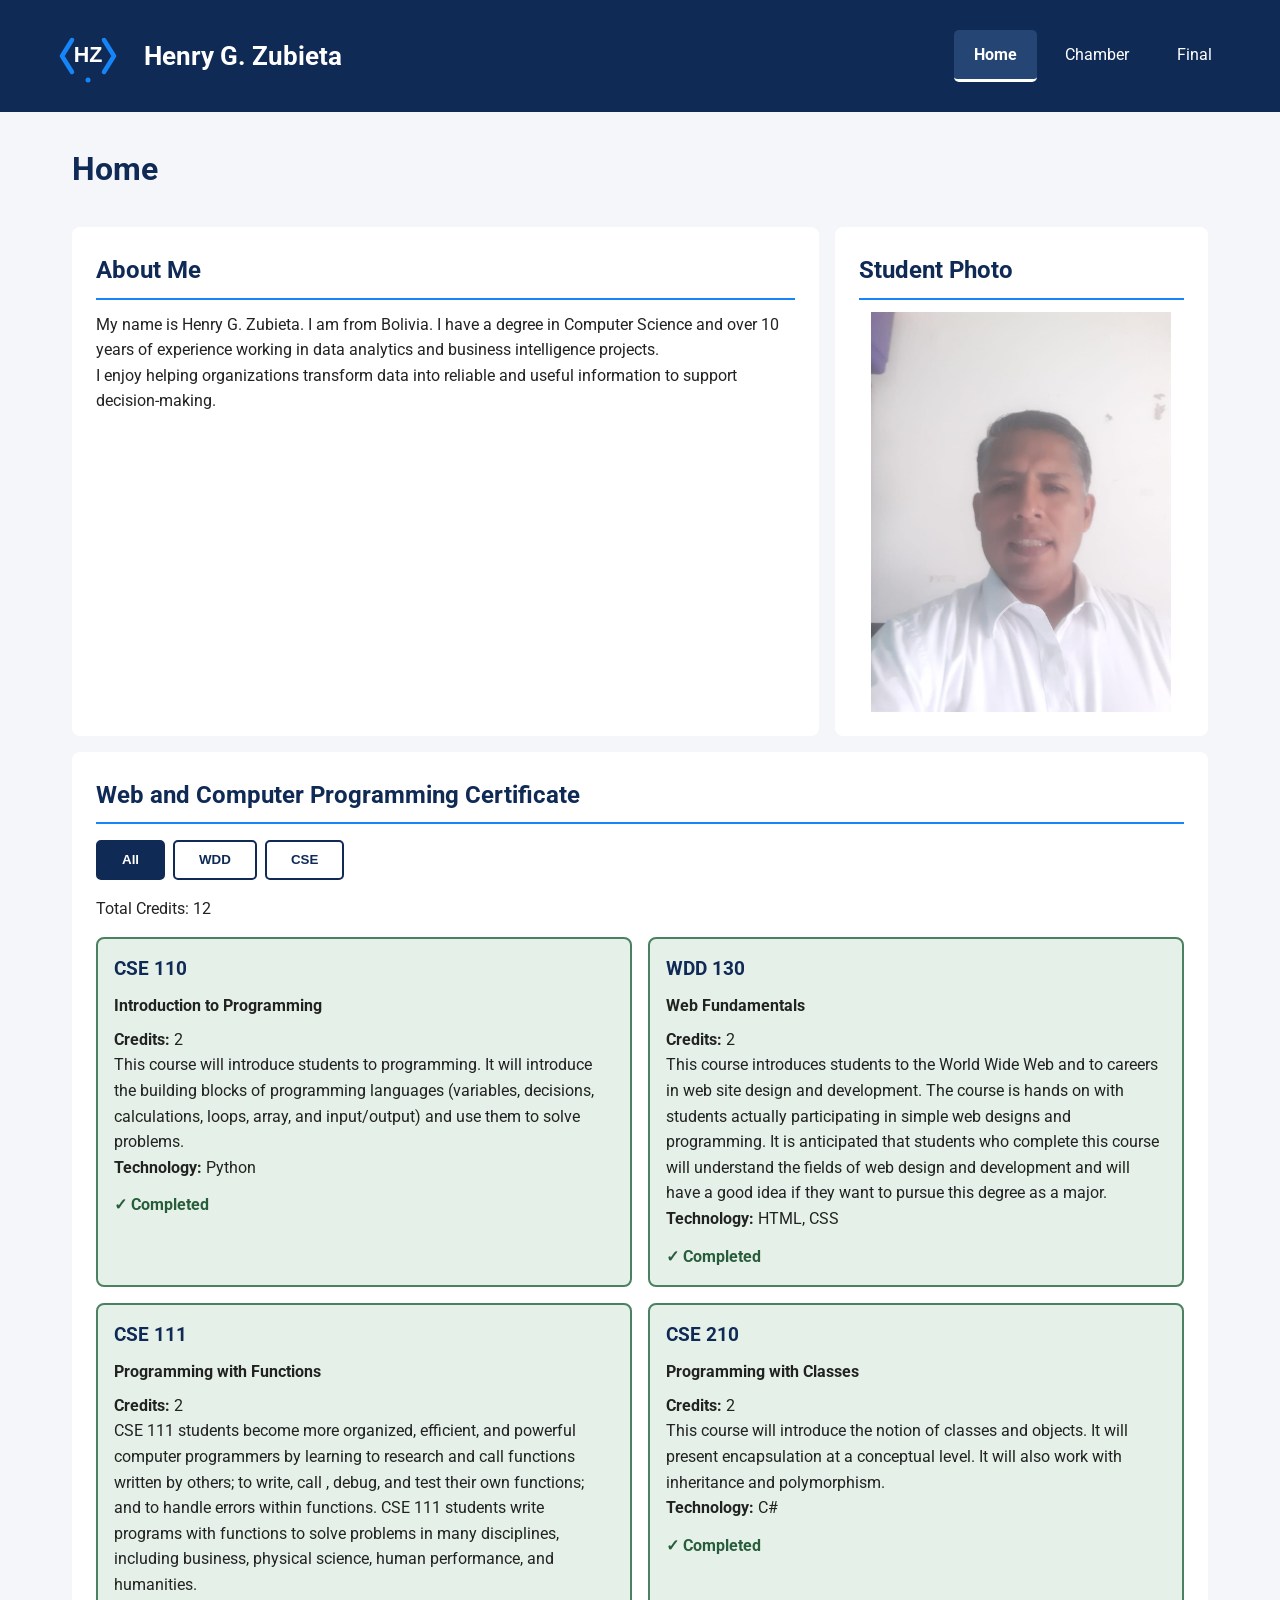
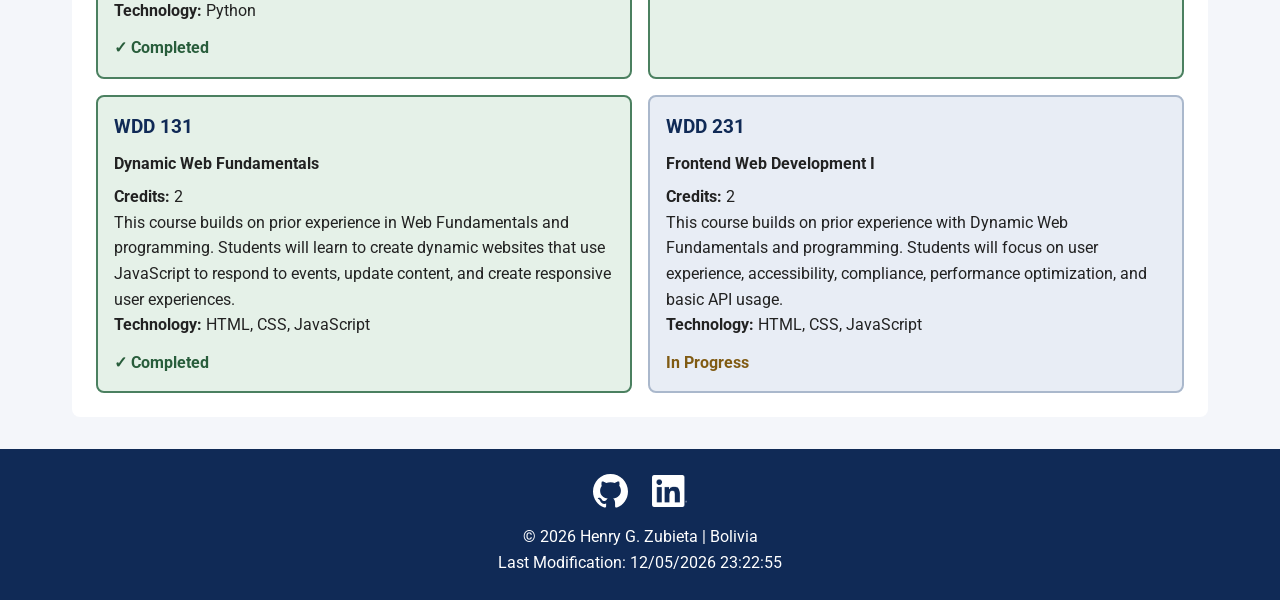
==== index.html @ d10e710d "upload this page about my courses" ====
<!DOCTYPE html>
<html lang="en-US">
<head>
    <meta charset="UTF-8">
    <meta name="viewport" content="width=device-width, initial-scale=1.0">

    <title>Henry Zubieta's Courses</title>

    <meta name="description" content="Henry Zubieta's WDD 231 course home page, featuring personal information and Web and Computer Programming courses.">
    <meta name="author" content="Henry G. Zubieta">

    <!-- Google Fonts -->
    <link rel="preconnect" href="https://fonts.googleapis.com">
    <link rel="preconnect" href="https://fonts.gstatic.com" crossorigin>
    <link href="https://fonts.googleapis.com/css2?family=Roboto:wght@100;400;700&display=swap" rel="stylesheet">

    <!-- CSS -->
    <link href="styles/small.css" rel="stylesheet">
    <link href="styles/larger.css" rel="stylesheet">

    <!-- JavaScript -->
    <script src="scripts/navigation.js" defer></script>
    <script src="scripts/date.js" defer></script>
    <script src="scripts/course.js" defer></script>
</head>

<body>
    
    <header>
        <img src="images/logo.svg" alt="Henry Zubieta logo">
        <span>Henry G. Zubieta</span>

        <button id="menu-button" aria-label="Open navigation menu"
            aria-expanded="false" aria-controls="primary-nav">
            ☰
        </button>

        <nav id="primary-nav">
            <ul>
                <li><a href="index.html" class="active" aria-current="page">Home</a></li>
                <li><a href="chamber/index.html">Chamber</a></li>
                <li><a href="final/index.html">Final</a></li>
            </ul>
        </nav>
    </header>


    <main>
        <h1>Home</h1>

        <section>
            <h2>About Me</h2>
            <p>
                My name is Henry G. Zubieta. I am from Bolivia.
                I have a degree in Computer Science and over 10 years
                of experience working in data analytics and business
                intelligence projects.
            </p>
            <p>
                I enjoy helping organizations transform data into
                reliable and useful information to support
                decision-making.
            </p>
        </section>

        <section>
            <h2>Student Photo</h2>
            <img src="images/profile.jpg" alt="Henry Zubieta profile photo" width="300" height="300">
        </section>
        
        <section class="certificate">
            <h2>Web and Computer Programming Certificate</h2>
            
            <div class="course-filters">
                <button id="all-courses" class="filter-button active"
                    data-filter="ALL" aria-pressed="true">
                    All
                </button>

                <button id="wdd-courses" class="filter-button"
                    data-filter="WDD" aria-pressed="false">
                    WDD
                </button>

                <button id="cse-courses" class="filter-button"
                    data-filter="CSE" aria-pressed="false">
                    CSE
                </button>
            </div>

            <p id="credit-total" aria-live="polite">Total Credits: 0</p>

            <div id="course-container" class="course-container">
            </div>

        </section>

    </main>
    
    <footer>
        <div class="social-links">
            <a href="https://github.com/gheraldz-code"
            target="_blank"
            rel="noopener noreferrer"
            aria-label="Visit my GitHub profile">

                <img src="images/github.svg"
                    alt=""
                    width="35"
                    height="35">
            </a>

            <a href="https://linkedin.com/in/henry-g-zubieta"
            target="_blank"
            rel="noopener noreferrer"
            aria-label="Visit my LinkedIn profile">

                <img src="images/linkedin.png"
                    alt=""
                    width="35"
                    height="35">
            </a>
        </div>

        <p>
            &copy; <span id="currentyear"></span>
            Henry G. Zubieta | Bolivia
        </p>

        <p>
            Last Modification:
            <span id="lastModified"></span>
        </p>
    </footer>

</body>
</html>
---- styles/small.css ----
/* General Styles */
:root {
    /* Color Palette */
    --primary-color: #102A56;
    --secondary-color: #1685F8;
    --background-color: #F4F6FA;
    --surface-color: #FFFFFF;
    --text-color: #222222;
    --text-light-color: #FFFFFF;

    /* Typography */
    --heading-font: "Roboto", sans-serif;
    --body-font: "Roboto", sans-serif;
}

/* General Styles */
* {
    margin: 0;
    padding: 0;
    box-sizing: border-box;
}

body {
    font-family: var(--body-font);
    color: var(--text-color);
    background-color: var(--background-color);
    line-height: 1.6;
}

/* Header */
header {
    display: flex;
    align-items: center;
    gap: 1rem;
    background-color: var(--primary-color);
    color: var(--text-light-color);
    padding: 1rem;
}

header img {
    width: 65px;
    height: 65px;
}

header span {
    font-size: 1.2rem;
    font-weight: 700;
}

/* Main */
main {
    max-width: 1200px;
    margin: 0 auto;
    padding: 1rem;
}

h1, h2 {
    font-family: var(--heading-font);
    color: var(--primary-color);
}

h1 {
    margin-bottom: 1rem;
}

section {
    background-color: var(--surface-color);
    padding: 1rem;
    margin-bottom: 1rem;
    border-radius: 8px;
}

section h2 {
    margin-bottom: 0.75rem;
    border-bottom: 2px solid var(--secondary-color);
    padding-bottom: 0.5rem;
}

section img {
    display: block;
    max-width: 100%;
    height: auto;
    margin: 0 auto;
}

/* Footer */
footer {
    background-color: var(--primary-color);
    color: var(--text-light-color);
    text-align: center;
    padding: 1.5rem;
}


/* Navigation - Small Screens */

#menu-button {
    margin-left: auto;
    background: none;
    border: none;
    color: var(--text-light-color);
    font-size: 2rem;
    cursor: pointer;
}

nav {
    display: none;
    width: 100%;
}

nav.open {
    display: block;
}

header {
    flex-wrap: wrap;
}

nav ul {
    list-style: none;
    display: flex;
    flex-direction: column;
}

nav a {
    display: block;
    padding: 0.75rem;
    color: var(--text-light-color);
    text-decoration: none;
    text-align: center;
    border-radius: 5px;
    transition: background-color 0.3s ease;
}

/* Current page */
nav a.active {
    background-color: #254675;
    color: #FFFFFF;
    font-weight: 700;
    border-bottom: 3px solid #FFFFFF;
}

/* Hover effect */
nav a:hover {
    background-color: #254675;
}


/* Course Filters */

.course-filters {
    display: flex;
    flex-wrap: wrap;
    gap: 0.5rem;
    margin: 1rem 0;
}

.filter-button {
    padding: 0.65rem 1.5rem;
    border: 2px solid var(--primary-color);
    border-radius: 5px;
    background-color: var(--surface-color);
    color: var(--primary-color);
    font-weight: 700;
    cursor: pointer;
    transition: background-color 0.3s ease, color 0.3s ease;
}

.filter-button.active {
    background-color: var(--primary-color);
    color: var(--text-light-color);
}

.filter-button:hover {
    background-color: var(--secondary-color);
    color: var(--text-light-color);
}

/* Course Cards */

.course-container {
    display: grid;
    grid-template-columns: 1fr;
    gap: 1rem;
    margin-top: 1rem;
}

.course-card {
    background-color: #E8EDF5;
    border: 2px solid #AAB8CC;
    border-radius: 8px;
    padding: 1rem;
}

.course-card h3 {
    color: var(--primary-color);
    margin-bottom: 0.5rem;
}

.course-title {
    font-weight: 700;
    margin-bottom: 0.5rem;
}

.course-card.completed {
    background-color: #E5F1E8;
    border-color: #4B8060;
}

.course-status {
    margin-top: 0.75rem;
    font-weight: 700;
    color: #285D3B;
}

.course-card:not(.completed) .course-status {
    color: #805B13;
}

/* Keyboard Accessibility */

a:focus-visible,
button:focus-visible {
    outline: 3px solid #F2B705;
    outline-offset: 3px;
}

/* Footer Social Links */


.social-links {
    display: flex;
    justify-content: center;
    align-items: center;
    gap: 1.5rem;
    margin-bottom: 1rem;
}

.social-links img {
    display: block;
    width: 35px;
    height: 35px;
    object-fit: contain;
    transition: transform 0.3s ease;
}

.social-links a:hover img {
    transform: scale(1.15);
}

.social-links a:focus-visible {
    outline: 3px solid #F2B705;
    outline-offset: 5px;
    border-radius: 4px;
}
---- styles/larger.css ----
/* Larger Screens */
@media screen and (min-width: 768px) {

    header {
        padding: 1rem 3rem;
    }

    header img {
        width: 80px;
        height: 80px;
    }

    header span {
        font-size: 1.6rem;
    }

    main {
        padding: 2rem;
    }

    main section {
        padding: 1.5rem;
    }

    
    /* Navigation - Large Screens */

    #menu-button {
        display: none;
    }

    nav {
        display: block;
        width: auto;
        margin-left: auto;
    }

    nav ul {
        flex-direction: row;
        gap: 0.5rem;
    }

    nav a {
        padding: 0.75rem 1.25rem;
    }
    

    /* Main Layout - Larger Screens */

    main {
        display: grid;
        grid-template-columns: 2fr 1fr;
        gap: 1rem;
    }

    main h1 {
        grid-column: 1 / -1;
    }

    main section {
        margin-bottom: 0;
    }

    main .certificate {
        grid-column: 1 / -1;
    }

    /* Course Cards - Larger Screens */

    .course-container {
        grid-template-columns: repeat(2, 1fr);
    }

}
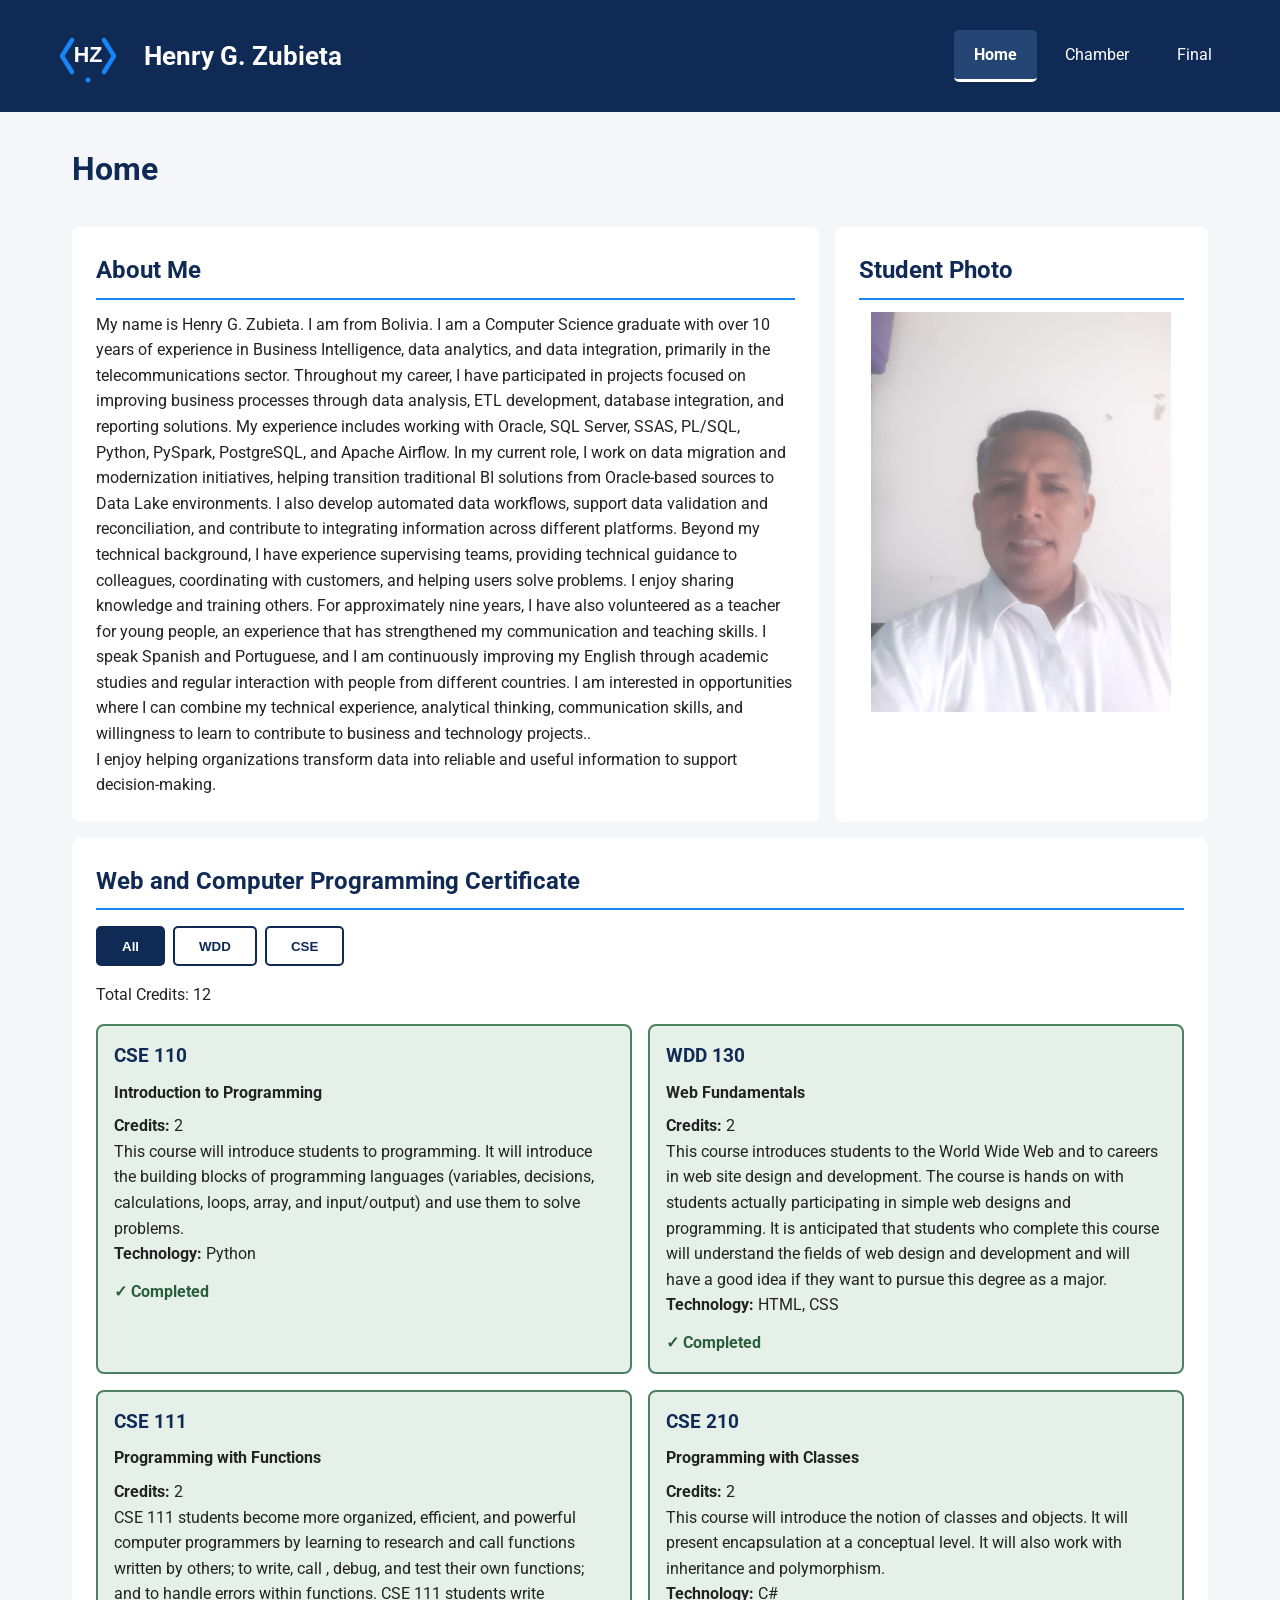
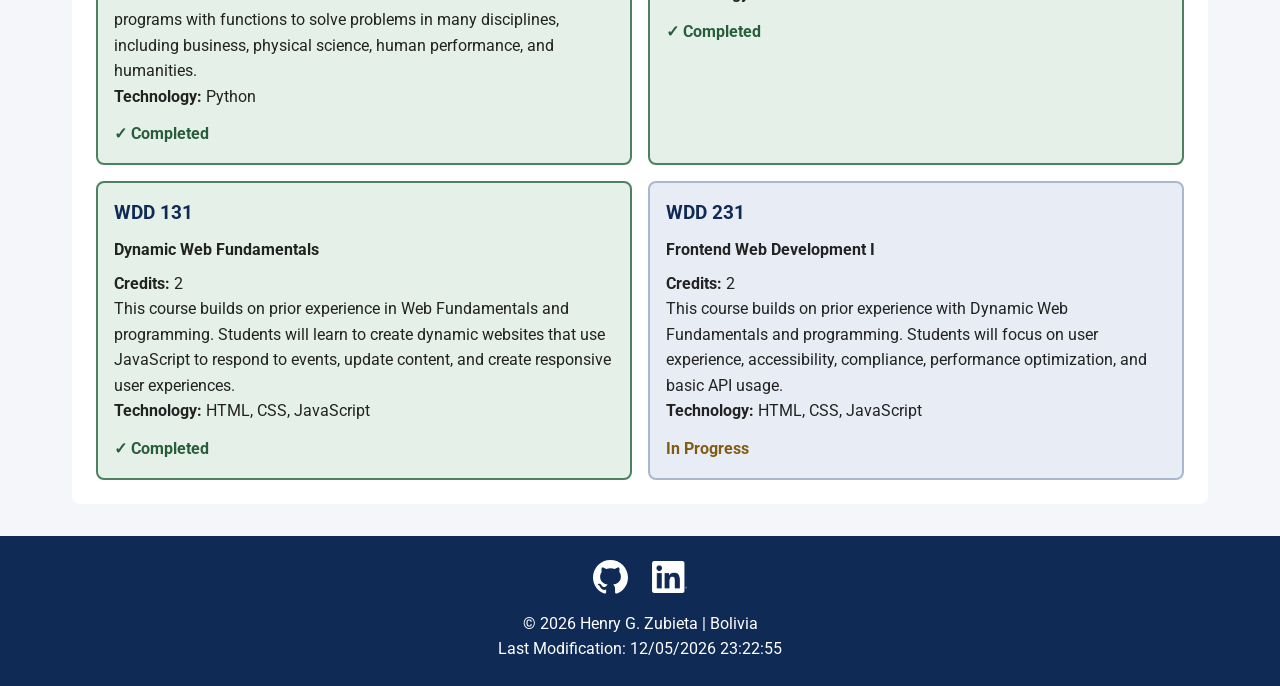
==== commit 8f746c26: "Revise 'About Me' section with detailed experience Expanded personal introduction with detailed prof" ====
--- a/index.html
+++ b/index.html
@@ -52,9 +52,11 @@
             <h2>About Me</h2>
             <p>
                 My name is Henry G. Zubieta. I am from Bolivia.
-                I have a degree in Computer Science and over 10 years
-                of experience working in data analytics and business
-                intelligence projects.
+                I am a Computer Science graduate with over 10 years of experience in Business Intelligence, data analytics, and data integration, primarily in the telecommunications sector. Throughout my career, I have participated in projects focused on improving business processes through data analysis, ETL development, database integration, and reporting solutions. My experience includes working with Oracle, SQL Server, SSAS, PL/SQL, Python, PySpark, PostgreSQL, and Apache Airflow.
+                In my current role, I work on data migration and modernization initiatives, helping transition traditional BI solutions from Oracle-based sources to Data Lake environments. I also develop automated data workflows, support data validation and reconciliation, and contribute to integrating information across different platforms.
+                Beyond my technical background, I have experience supervising teams, providing technical guidance to colleagues, coordinating with customers, and helping users solve problems. I enjoy sharing knowledge and training others. For approximately nine years, I have also volunteered as a teacher for young people, an experience that has strengthened my communication and teaching skills.
+                I speak Spanish and Portuguese, and I am continuously improving my English through academic studies and regular interaction with people from different countries.
+                I am interested in opportunities where I can combine my technical experience, analytical thinking, communication skills, and willingness to learn to contribute to business and technology projects..
             </p>
             <p>
                 I enjoy helping organizations transform data into
@@ -134,4 +136,4 @@
     </footer>
 
 </body>
-</html>+</html>
--- a/styles/small.css
+++ b/styles/small.css
@@ -32,6 +32,7 @@
 header {
     display: flex;
     align-items: center;
+    flex-wrap: wrap;
     gap: 1rem;
     background-color: var(--primary-color);
     color: var(--text-light-color);
@@ -113,10 +114,6 @@
     display: block;
 }
 
-header {
-    flex-wrap: wrap;
-}
-
 nav ul {
     list-style: none;
     display: flex;
@@ -136,9 +133,9 @@
 /* Current page */
 nav a.active {
     background-color: #254675;
-    color: #FFFFFF;
-    font-weight: 700;
-    border-bottom: 3px solid #FFFFFF;
+    color: var(--surface-color);
+    font-weight: 700;
+    border-bottom: 3px solid var(--surface-color);
 }
 
 /* Hover effect */
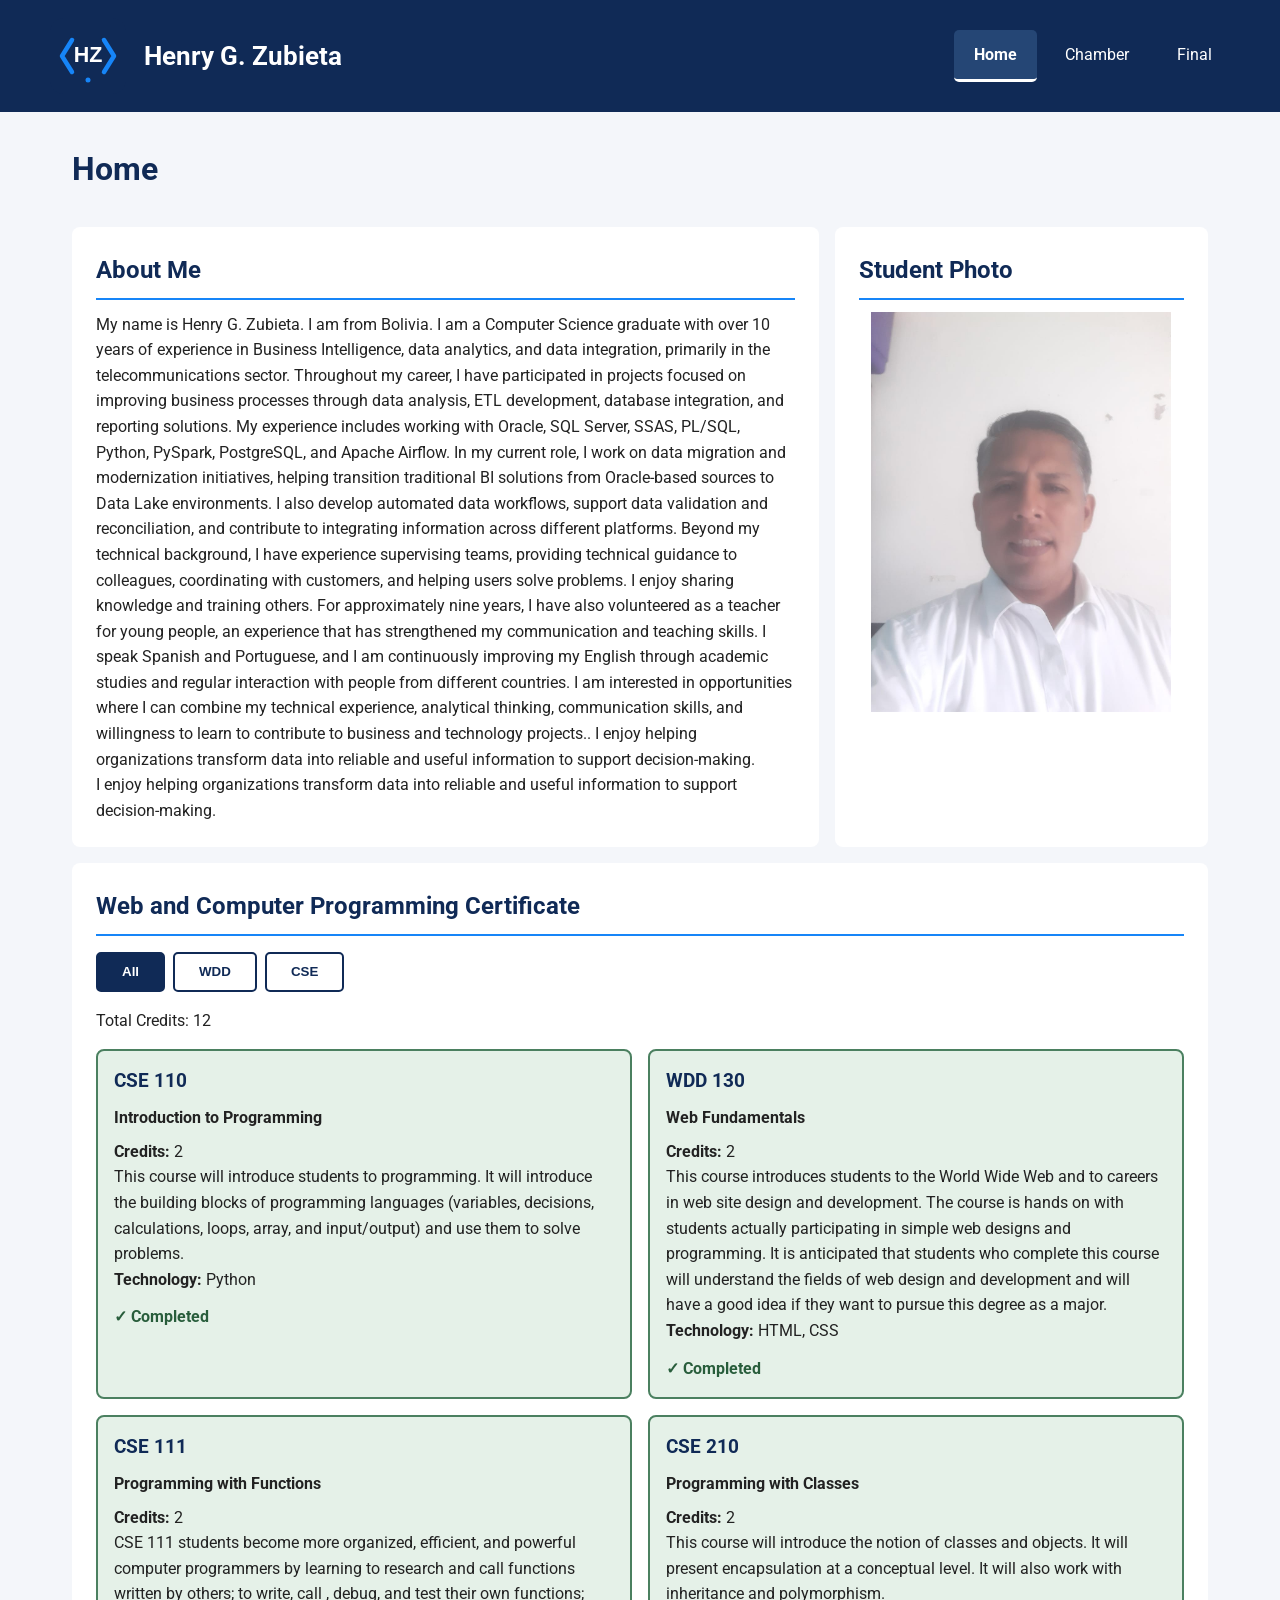
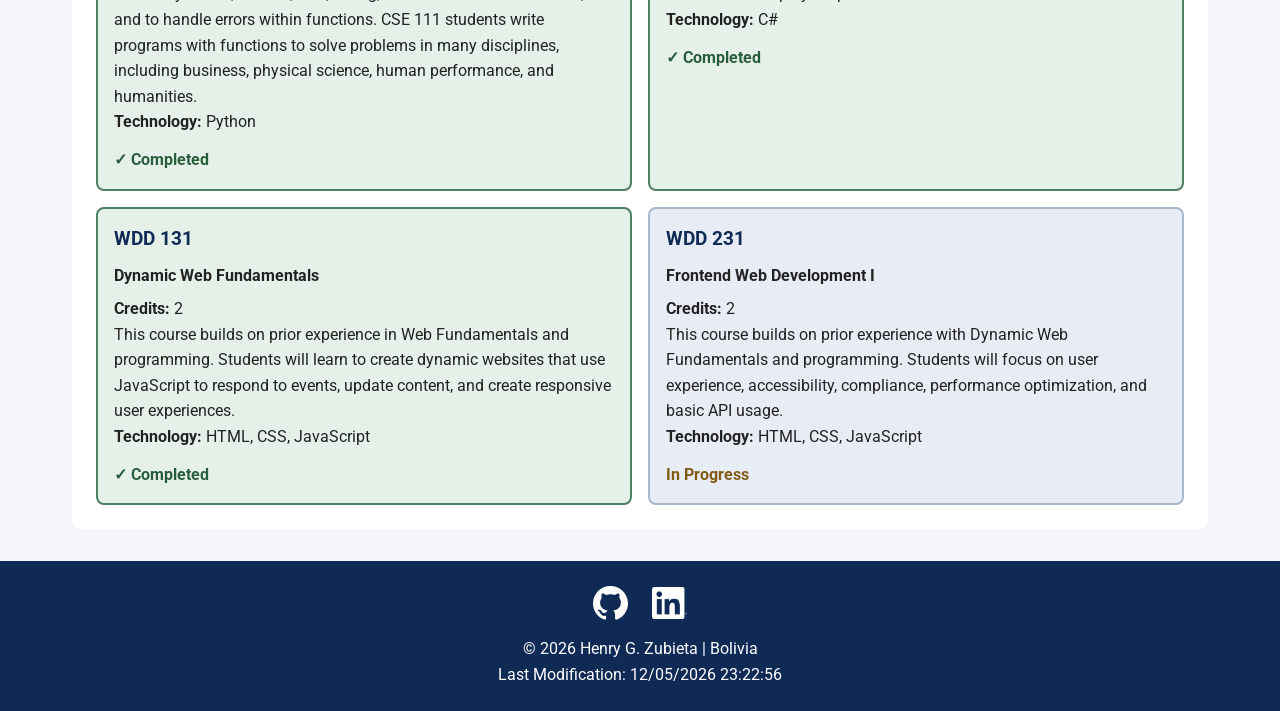
==== commit d09ae2b1: "add the socia preview image" ====
--- a/index.html
+++ b/index.html
@@ -51,12 +51,8 @@
         <section>
             <h2>About Me</h2>
             <p>
-                My name is Henry G. Zubieta. I am from Bolivia.
-                I am a Computer Science graduate with over 10 years of experience in Business Intelligence, data analytics, and data integration, primarily in the telecommunications sector. Throughout my career, I have participated in projects focused on improving business processes through data analysis, ETL development, database integration, and reporting solutions. My experience includes working with Oracle, SQL Server, SSAS, PL/SQL, Python, PySpark, PostgreSQL, and Apache Airflow.
-                In my current role, I work on data migration and modernization initiatives, helping transition traditional BI solutions from Oracle-based sources to Data Lake environments. I also develop automated data workflows, support data validation and reconciliation, and contribute to integrating information across different platforms.
-                Beyond my technical background, I have experience supervising teams, providing technical guidance to colleagues, coordinating with customers, and helping users solve problems. I enjoy sharing knowledge and training others. For approximately nine years, I have also volunteered as a teacher for young people, an experience that has strengthened my communication and teaching skills.
-                I speak Spanish and Portuguese, and I am continuously improving my English through academic studies and regular interaction with people from different countries.
-                I am interested in opportunities where I can combine my technical experience, analytical thinking, communication skills, and willingness to learn to contribute to business and technology projects..
+                My name is Henry G. Zubieta. I am from Bolivia. I am a Computer Science graduate with over 10 years of experience in Business Intelligence, data analytics, and data integration, primarily in the telecommunications sector. Throughout my career, I have participated in projects focused on improving business processes through data analysis, ETL development, database integration, and reporting solutions. My experience includes working with Oracle, SQL Server, SSAS, PL/SQL, Python, PySpark, PostgreSQL, and Apache Airflow. In my current role, I work on data migration and modernization initiatives, helping transition traditional BI solutions from Oracle-based sources to Data Lake environments. I also develop automated data workflows, support data validation and reconciliation, and contribute to integrating information across different platforms. Beyond my technical background, I have experience supervising teams, providing technical guidance to colleagues, coordinating with customers, and helping users solve problems. I enjoy sharing knowledge and training others. For approximately nine years, I have also volunteered as a teacher for young people, an experience that has strengthened my communication and teaching skills. I speak Spanish and Portuguese, and I am continuously improving my English through academic studies and regular interaction with people from different countries. I am interested in opportunities where I can combine my technical experience, analytical thinking, communication skills, and willingness to learn to contribute to business and technology projects..
+                I enjoy helping organizations transform data into reliable and useful information to support decision-making.
             </p>
             <p>
                 I enjoy helping organizations transform data into
